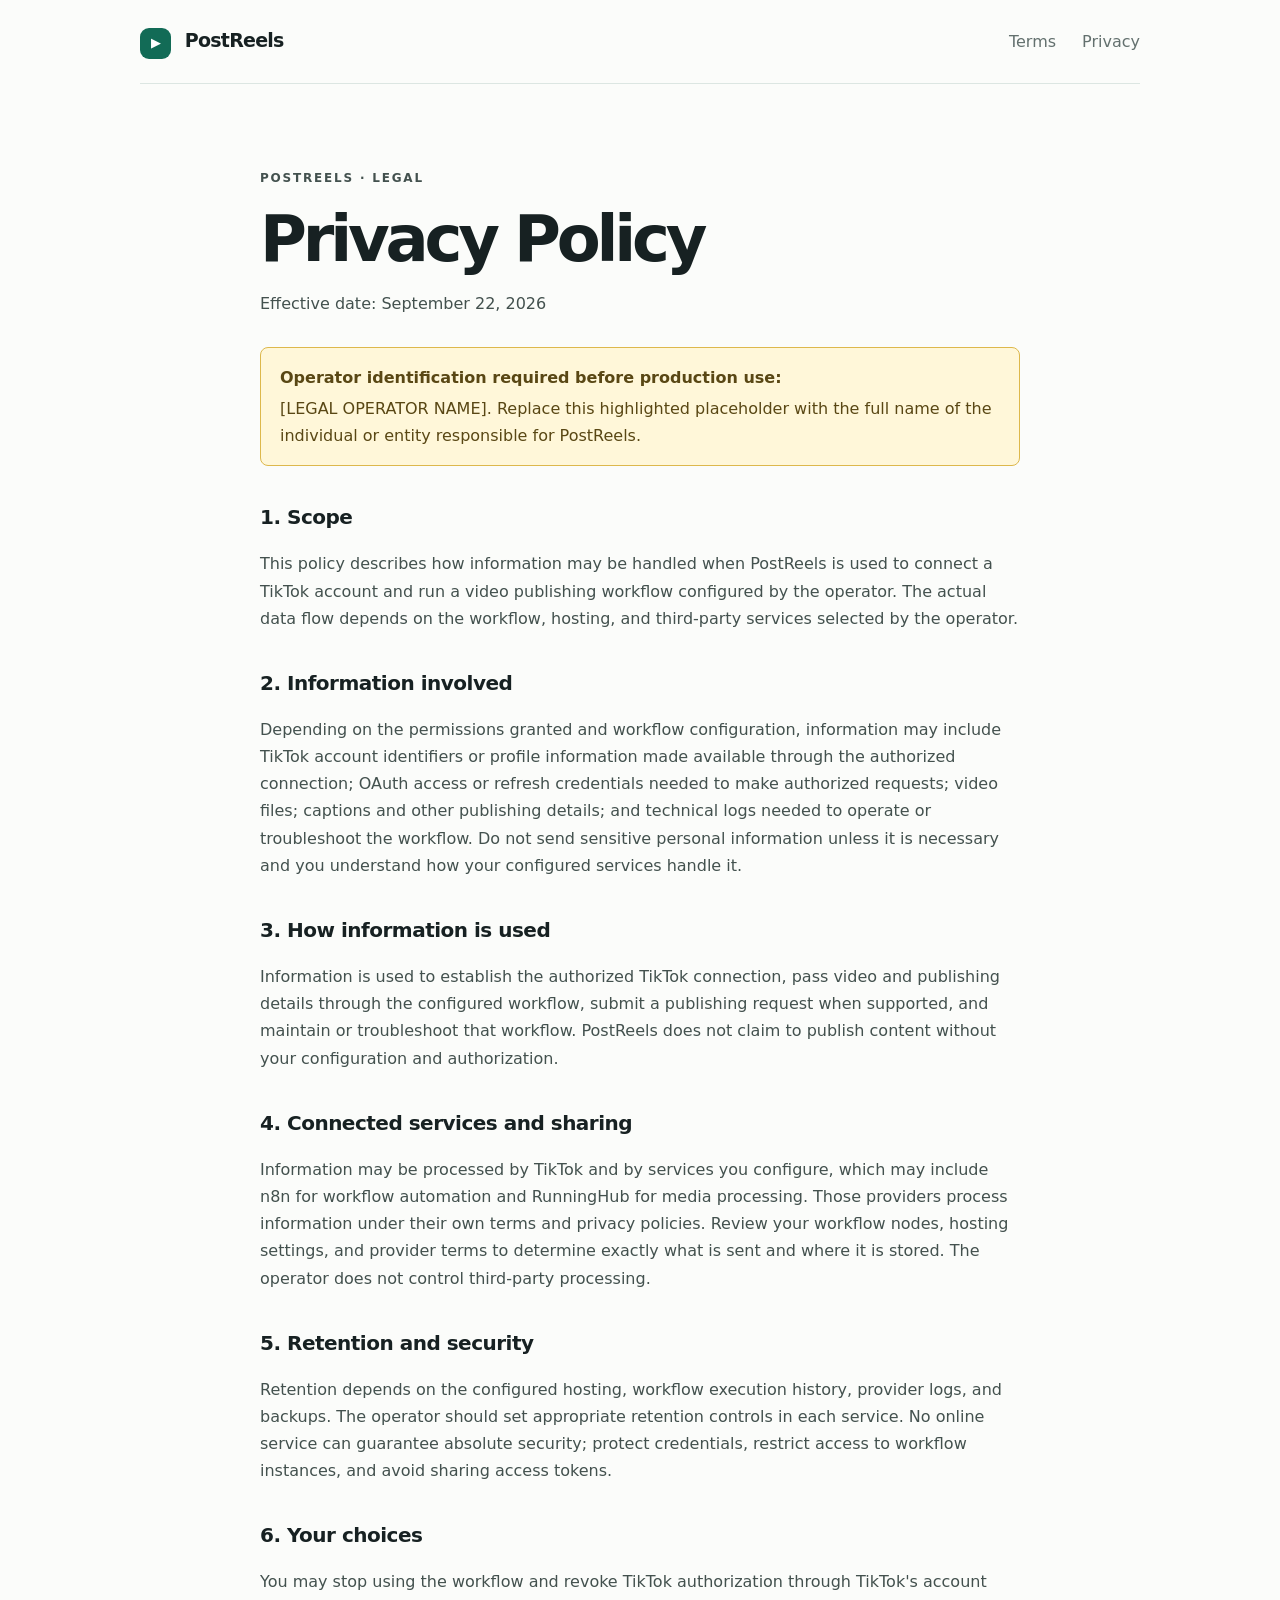
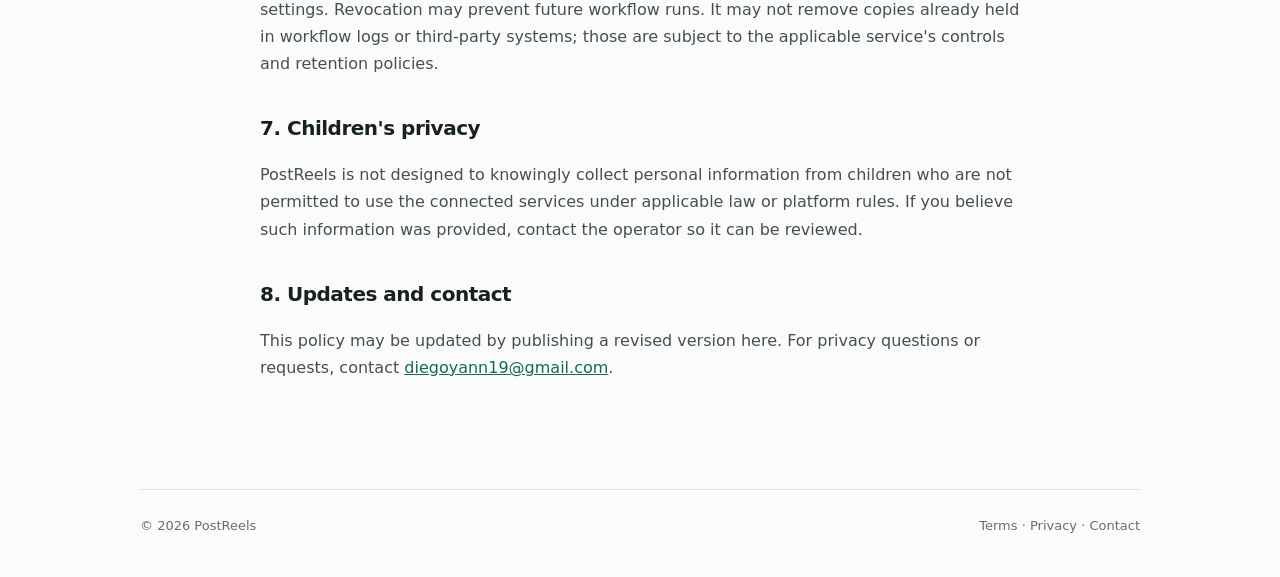
==== privacy.html @ fa7d6cfb "Create PostReels information site" ====
<!doctype html>
<html lang="en"><head><meta charset="utf-8"><meta name="viewport" content="width=device-width, initial-scale=1"><title>Privacy Policy — PostReels</title><link rel="stylesheet" href="styles.css"></head>
<body><header class="wrap nav"><a class="brand" href="index.html"><span class="mark">▶</span> PostReels</a><nav><a href="terms.html">Terms</a><a href="privacy.html" aria-current="page">Privacy</a></nav></header>
<main class="wrap document"><p class="eyebrow">PostReels · Legal</p><h1>Privacy Policy</h1><p class="updated">Effective date: September 22, 2026</p>
<div class="placeholder"><strong>Operator identification required before production use:</strong> [LEGAL OPERATOR NAME]. Replace this highlighted placeholder with the full name of the individual or entity responsible for PostReels.</div>
<h2>1. Scope</h2><p>This policy describes how information may be handled when PostReels is used to connect a TikTok account and run a video publishing workflow configured by the operator. The actual data flow depends on the workflow, hosting, and third-party services selected by the operator.</p>
<h2>2. Information involved</h2><p>Depending on the permissions granted and workflow configuration, information may include TikTok account identifiers or profile information made available through the authorized connection; OAuth access or refresh credentials needed to make authorized requests; video files; captions and other publishing details; and technical logs needed to operate or troubleshoot the workflow. Do not send sensitive personal information unless it is necessary and you understand how your configured services handle it.</p>
<h2>3. How information is used</h2><p>Information is used to establish the authorized TikTok connection, pass video and publishing details through the configured workflow, submit a publishing request when supported, and maintain or troubleshoot that workflow. PostReels does not claim to publish content without your configuration and authorization.</p>
<h2>4. Connected services and sharing</h2><p>Information may be processed by TikTok and by services you configure, which may include n8n for workflow automation and RunningHub for media processing. Those providers process information under their own terms and privacy policies. Review your workflow nodes, hosting settings, and provider terms to determine exactly what is sent and where it is stored. The operator does not control third-party processing.</p>
<h2>5. Retention and security</h2><p>Retention depends on the configured hosting, workflow execution history, provider logs, and backups. The operator should set appropriate retention controls in each service. No online service can guarantee absolute security; protect credentials, restrict access to workflow instances, and avoid sharing access tokens.</p>
<h2>6. Your choices</h2><p>You may stop using the workflow and revoke TikTok authorization through TikTok's account settings. Revocation may prevent future workflow runs. It may not remove copies already held in workflow logs or third-party systems; those are subject to the applicable service's controls and retention policies.</p>
<h2>7. Children's privacy</h2><p>PostReels is not designed to knowingly collect personal information from children who are not permitted to use the connected services under applicable law or platform rules. If you believe such information was provided, contact the operator so it can be reviewed.</p>
<h2>8. Updates and contact</h2><p>This policy may be updated by publishing a revised version here. For privacy questions or requests, contact <a href="mailto:diegoyann19@gmail.com">diegoyann19@gmail.com</a>.</p>
</main><footer class="wrap footer"><span>© 2026 PostReels</span><span><a href="terms.html">Terms</a> · <a href="privacy.html">Privacy</a> · <a href="mailto:diegoyann19@gmail.com">Contact</a></span></footer></body></html>
---- styles.css ----
:root{color-scheme:light;--ink:#172122;--muted:#63706e;--green:#126b56;--pale:#e7f3ef;--line:#dce6e2;--paper:#fbfcfa}*{box-sizing:border-box}body{margin:0;background:var(--paper);color:var(--ink);font:16px/1.7 Inter,ui-sans-serif,system-ui,-apple-system,"Segoe UI",sans-serif}.wrap{width:min(100% - 48px,1000px);margin-inline:auto}.nav{height:84px;display:flex;align-items:center;justify-content:space-between;border-bottom:1px solid var(--line)}.brand{text-decoration:none;color:var(--ink);font-weight:750;font-size:19px;letter-spacing:-.04em}.mark{display:inline-grid;place-items:center;width:31px;height:31px;margin-right:8px;border-radius:9px;background:var(--green);color:white;font-size:13px}nav{display:flex;gap:26px}nav a,.footer a,.text-link{color:var(--muted);text-decoration:none}nav a:hover,.footer a:hover,.text-link:hover{color:var(--green)}.hero{padding:112px 0 92px;max-width:1000px}.eyebrow{color:var(--green);font-size:12px;letter-spacing:.15em;text-transform:uppercase;font-weight:700}.hero h1{font-size:clamp(48px,9vw,90px);letter-spacing:-.075em;line-height:.99;margin:24px 0;max-width:800px}.lead{font-size:20px;color:var(--muted);max-width:660px;line-height:1.6}.actions{display:flex;align-items:center;gap:28px;margin:34px 0 72px}.button{background:var(--green);color:#fff;text-decoration:none;padding:12px 19px;border-radius:7px;font-weight:650}.button:hover{background:#0d5847}.text-link{font-weight:650}.text-link span{color:var(--green)}.note{max-width:730px;padding:24px 28px;border-left:3px solid var(--green);background:var(--pale);border-radius:0 10px 10px 0}.note p{color:#40514c;margin:4px 0 0}.footer{padding:25px 0 40px;border-top:1px solid var(--line);display:flex;justify-content:space-between;gap:16px;color:var(--muted);font-size:13px}.document{max-width:760px;padding:72px 0 92px}.document h1{font-size:clamp(42px,7vw,64px);letter-spacing:-.065em;line-height:1.05;margin:18px 0 8px}.updated{color:var(--muted);margin-bottom:30px}.document h2{font-size:20px;letter-spacing:-.025em;margin:34px 0 6px}.document p{color:#43514e}.document a{color:var(--green)}.placeholder{padding:16px 19px;border:1px solid #ddb84c;background:#fff7d9;border-radius:8px;color:#594714;margin:28px 0}.placeholder strong{display:block;margin-bottom:4px}@media(max-width:600px){.wrap{width:min(100% - 32px,1000px)}.nav{height:70px}nav{gap:14px}.hero{padding:80px 0 64px}.hero h1{font-size:55px}.lead{font-size:18px}.actions{margin-bottom:52px}.footer{flex-direction:column}.document{padding:52px 0 68px}}
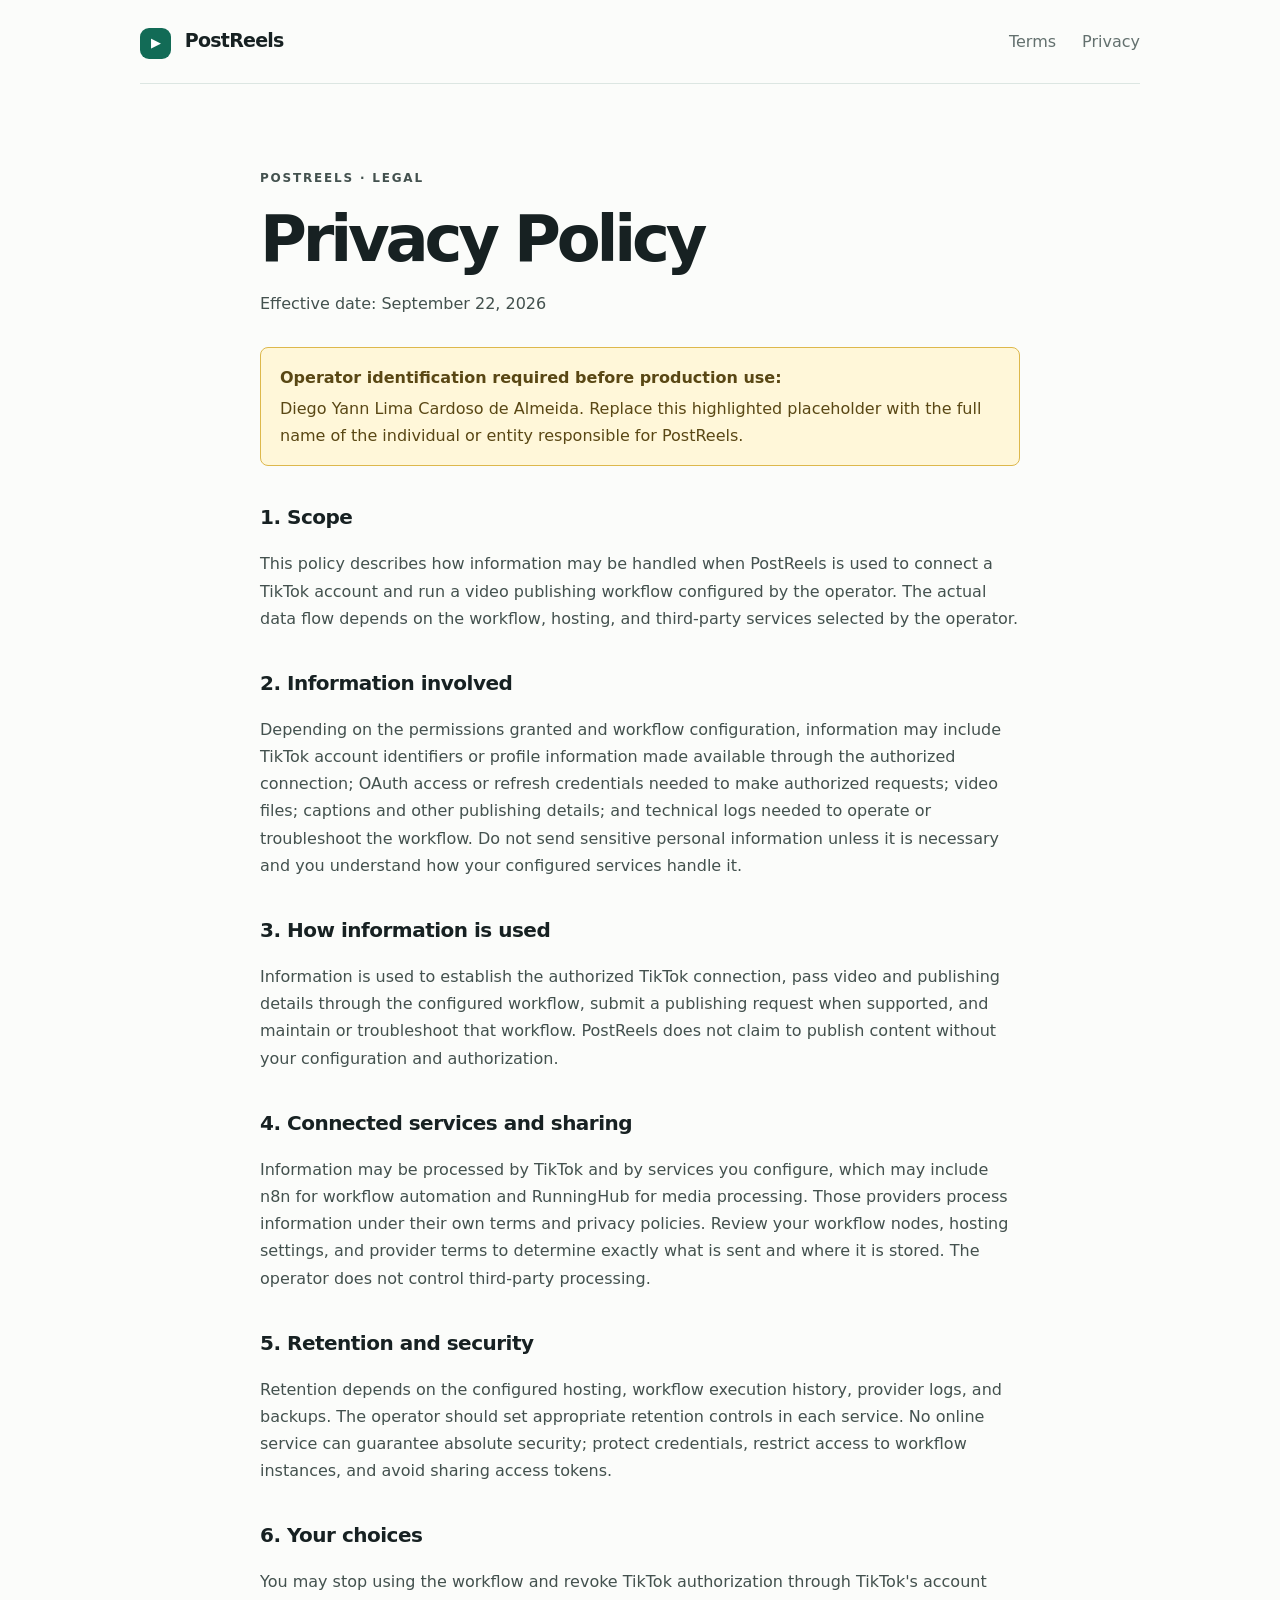
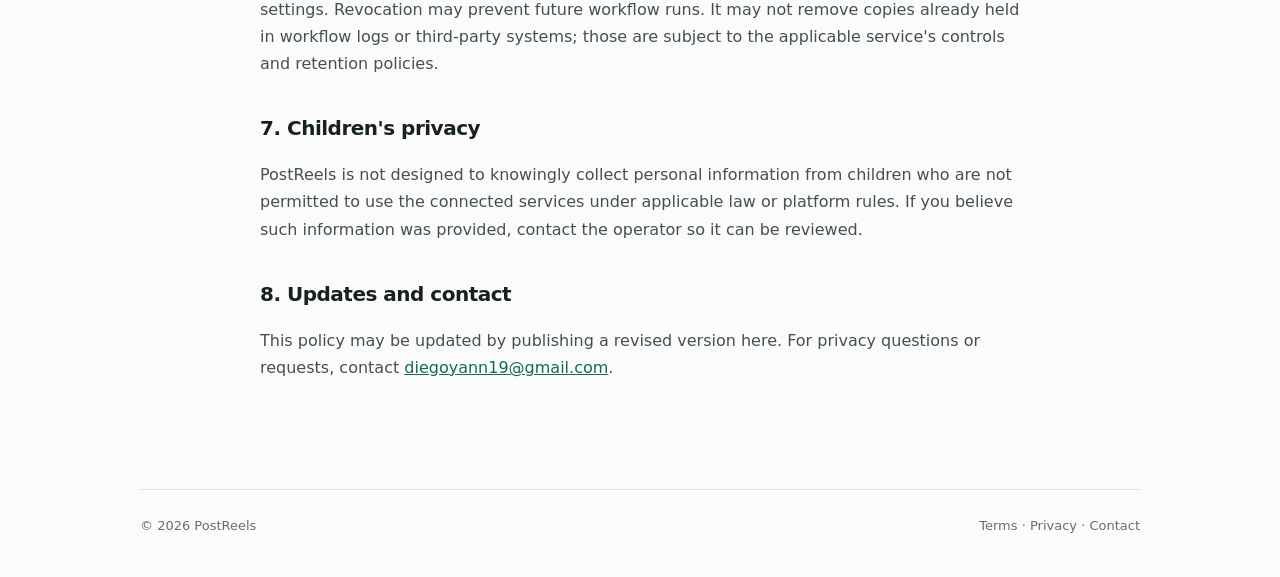
==== commit f51e51cb: "Add legal operator name to policies" ====
--- a/privacy.html
+++ b/privacy.html
@@ -2,7 +2,7 @@
 <html lang="en"><head><meta charset="utf-8"><meta name="viewport" content="width=device-width, initial-scale=1"><title>Privacy Policy — PostReels</title><link rel="stylesheet" href="styles.css"></head>
 <body><header class="wrap nav"><a class="brand" href="index.html"><span class="mark">▶</span> PostReels</a><nav><a href="terms.html">Terms</a><a href="privacy.html" aria-current="page">Privacy</a></nav></header>
 <main class="wrap document"><p class="eyebrow">PostReels · Legal</p><h1>Privacy Policy</h1><p class="updated">Effective date: September 22, 2026</p>
-<div class="placeholder"><strong>Operator identification required before production use:</strong> [LEGAL OPERATOR NAME]. Replace this highlighted placeholder with the full name of the individual or entity responsible for PostReels.</div>
+<div class="placeholder"><strong>Operator identification required before production use:</strong> Diego Yann Lima Cardoso de Almeida. Replace this highlighted placeholder with the full name of the individual or entity responsible for PostReels.</div>
 <h2>1. Scope</h2><p>This policy describes how information may be handled when PostReels is used to connect a TikTok account and run a video publishing workflow configured by the operator. The actual data flow depends on the workflow, hosting, and third-party services selected by the operator.</p>
 <h2>2. Information involved</h2><p>Depending on the permissions granted and workflow configuration, information may include TikTok account identifiers or profile information made available through the authorized connection; OAuth access or refresh credentials needed to make authorized requests; video files; captions and other publishing details; and technical logs needed to operate or troubleshoot the workflow. Do not send sensitive personal information unless it is necessary and you understand how your configured services handle it.</p>
 <h2>3. How information is used</h2><p>Information is used to establish the authorized TikTok connection, pass video and publishing details through the configured workflow, submit a publishing request when supported, and maintain or troubleshoot that workflow. PostReels does not claim to publish content without your configuration and authorization.</p>
@@ -12,3 +12,4 @@
 <h2>7. Children's privacy</h2><p>PostReels is not designed to knowingly collect personal information from children who are not permitted to use the connected services under applicable law or platform rules. If you believe such information was provided, contact the operator so it can be reviewed.</p>
 <h2>8. Updates and contact</h2><p>This policy may be updated by publishing a revised version here. For privacy questions or requests, contact <a href="mailto:diegoyann19@gmail.com">diegoyann19@gmail.com</a>.</p>
 </main><footer class="wrap footer"><span>© 2026 PostReels</span><span><a href="terms.html">Terms</a> · <a href="privacy.html">Privacy</a> · <a href="mailto:diegoyann19@gmail.com">Contact</a></span></footer></body></html>
+
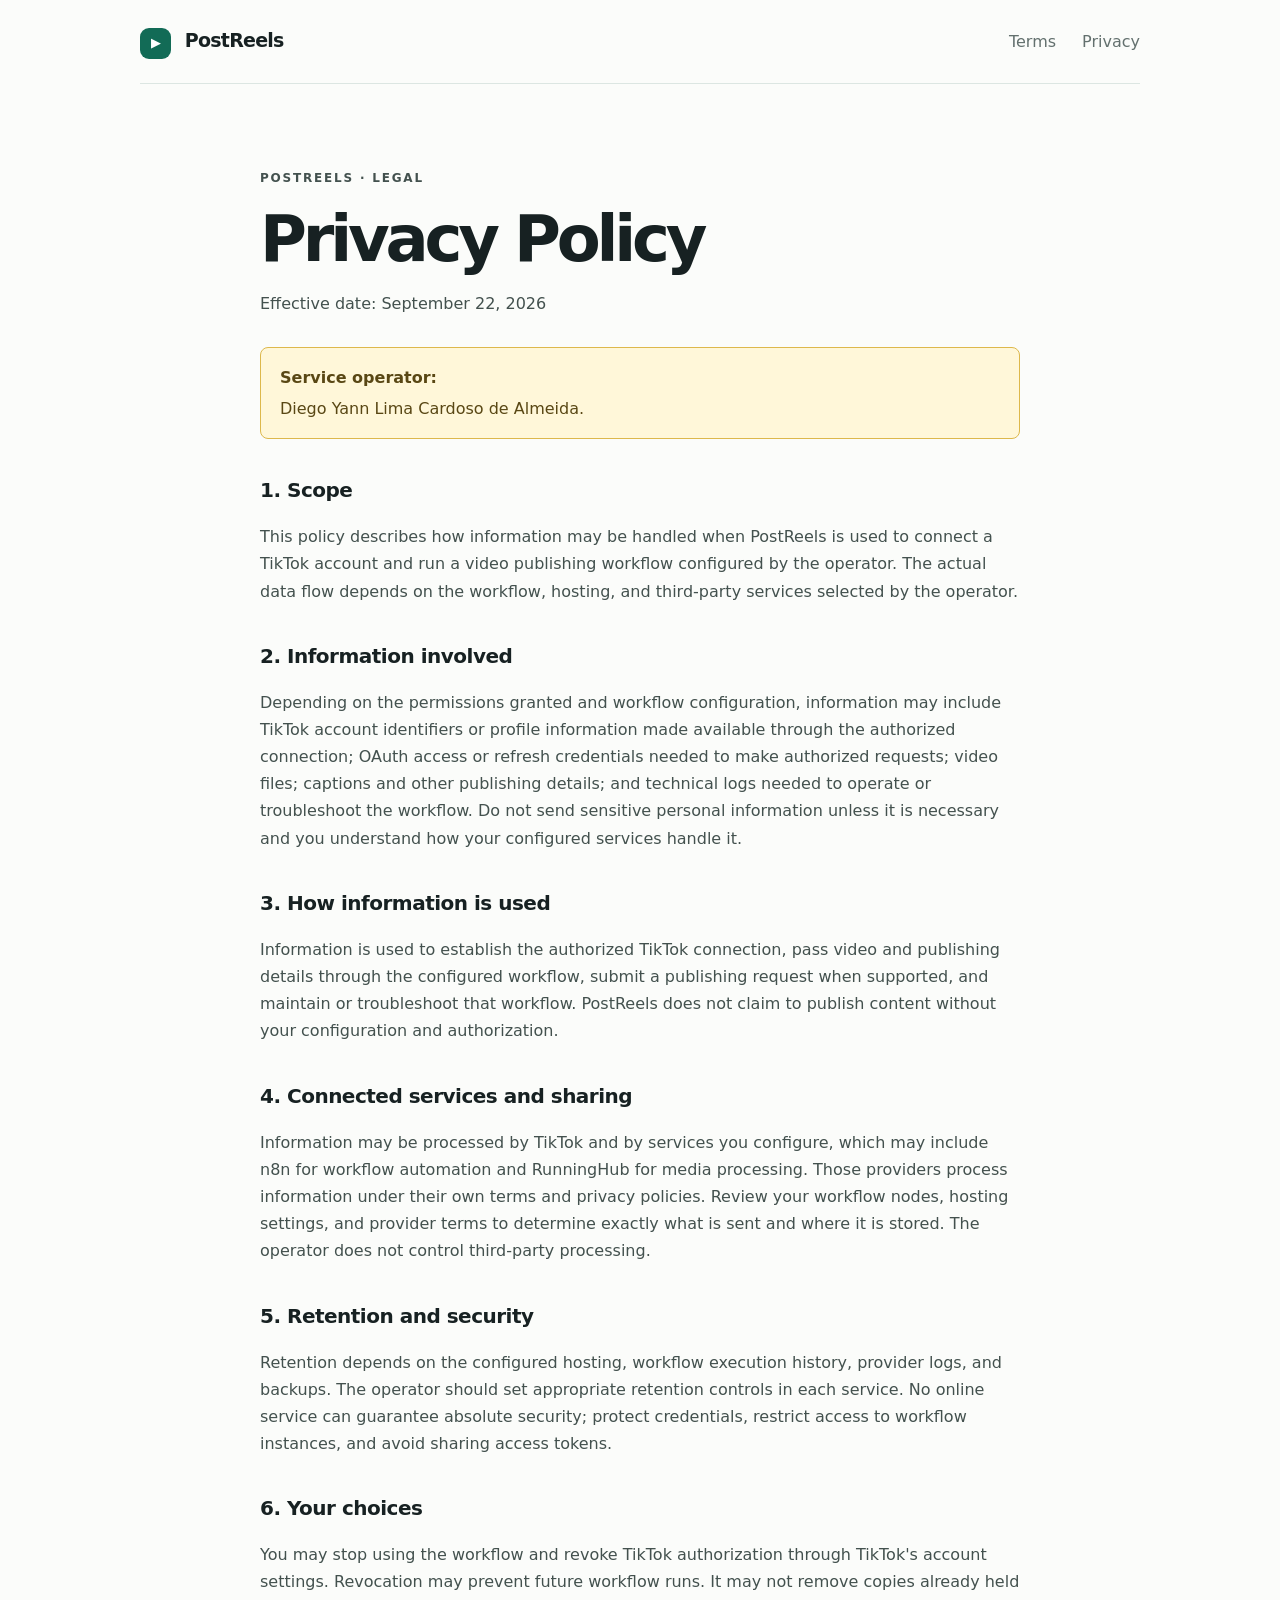
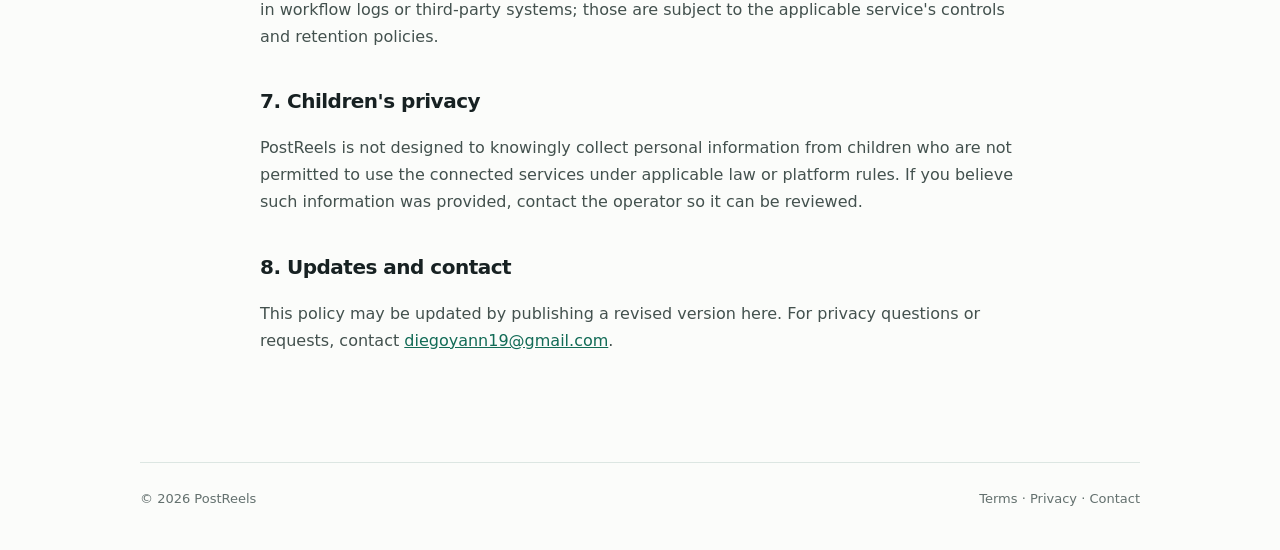
==== commit 5ea95d2c: "Finalize operator identification" ====
--- a/privacy.html
+++ b/privacy.html
@@ -2,7 +2,7 @@
 <html lang="en"><head><meta charset="utf-8"><meta name="viewport" content="width=device-width, initial-scale=1"><title>Privacy Policy — PostReels</title><link rel="stylesheet" href="styles.css"></head>
 <body><header class="wrap nav"><a class="brand" href="index.html"><span class="mark">▶</span> PostReels</a><nav><a href="terms.html">Terms</a><a href="privacy.html" aria-current="page">Privacy</a></nav></header>
 <main class="wrap document"><p class="eyebrow">PostReels · Legal</p><h1>Privacy Policy</h1><p class="updated">Effective date: September 22, 2026</p>
-<div class="placeholder"><strong>Operator identification required before production use:</strong> Diego Yann Lima Cardoso de Almeida. Replace this highlighted placeholder with the full name of the individual or entity responsible for PostReels.</div>
+<div class="placeholder"><strong>Service operator:</strong> Diego Yann Lima Cardoso de Almeida.</div>
 <h2>1. Scope</h2><p>This policy describes how information may be handled when PostReels is used to connect a TikTok account and run a video publishing workflow configured by the operator. The actual data flow depends on the workflow, hosting, and third-party services selected by the operator.</p>
 <h2>2. Information involved</h2><p>Depending on the permissions granted and workflow configuration, information may include TikTok account identifiers or profile information made available through the authorized connection; OAuth access or refresh credentials needed to make authorized requests; video files; captions and other publishing details; and technical logs needed to operate or troubleshoot the workflow. Do not send sensitive personal information unless it is necessary and you understand how your configured services handle it.</p>
 <h2>3. How information is used</h2><p>Information is used to establish the authorized TikTok connection, pass video and publishing details through the configured workflow, submit a publishing request when supported, and maintain or troubleshoot that workflow. PostReels does not claim to publish content without your configuration and authorization.</p>
@@ -13,3 +13,4 @@
 <h2>8. Updates and contact</h2><p>This policy may be updated by publishing a revised version here. For privacy questions or requests, contact <a href="mailto:diegoyann19@gmail.com">diegoyann19@gmail.com</a>.</p>
 </main><footer class="wrap footer"><span>© 2026 PostReels</span><span><a href="terms.html">Terms</a> · <a href="privacy.html">Privacy</a> · <a href="mailto:diegoyann19@gmail.com">Contact</a></span></footer></body></html>
 
+
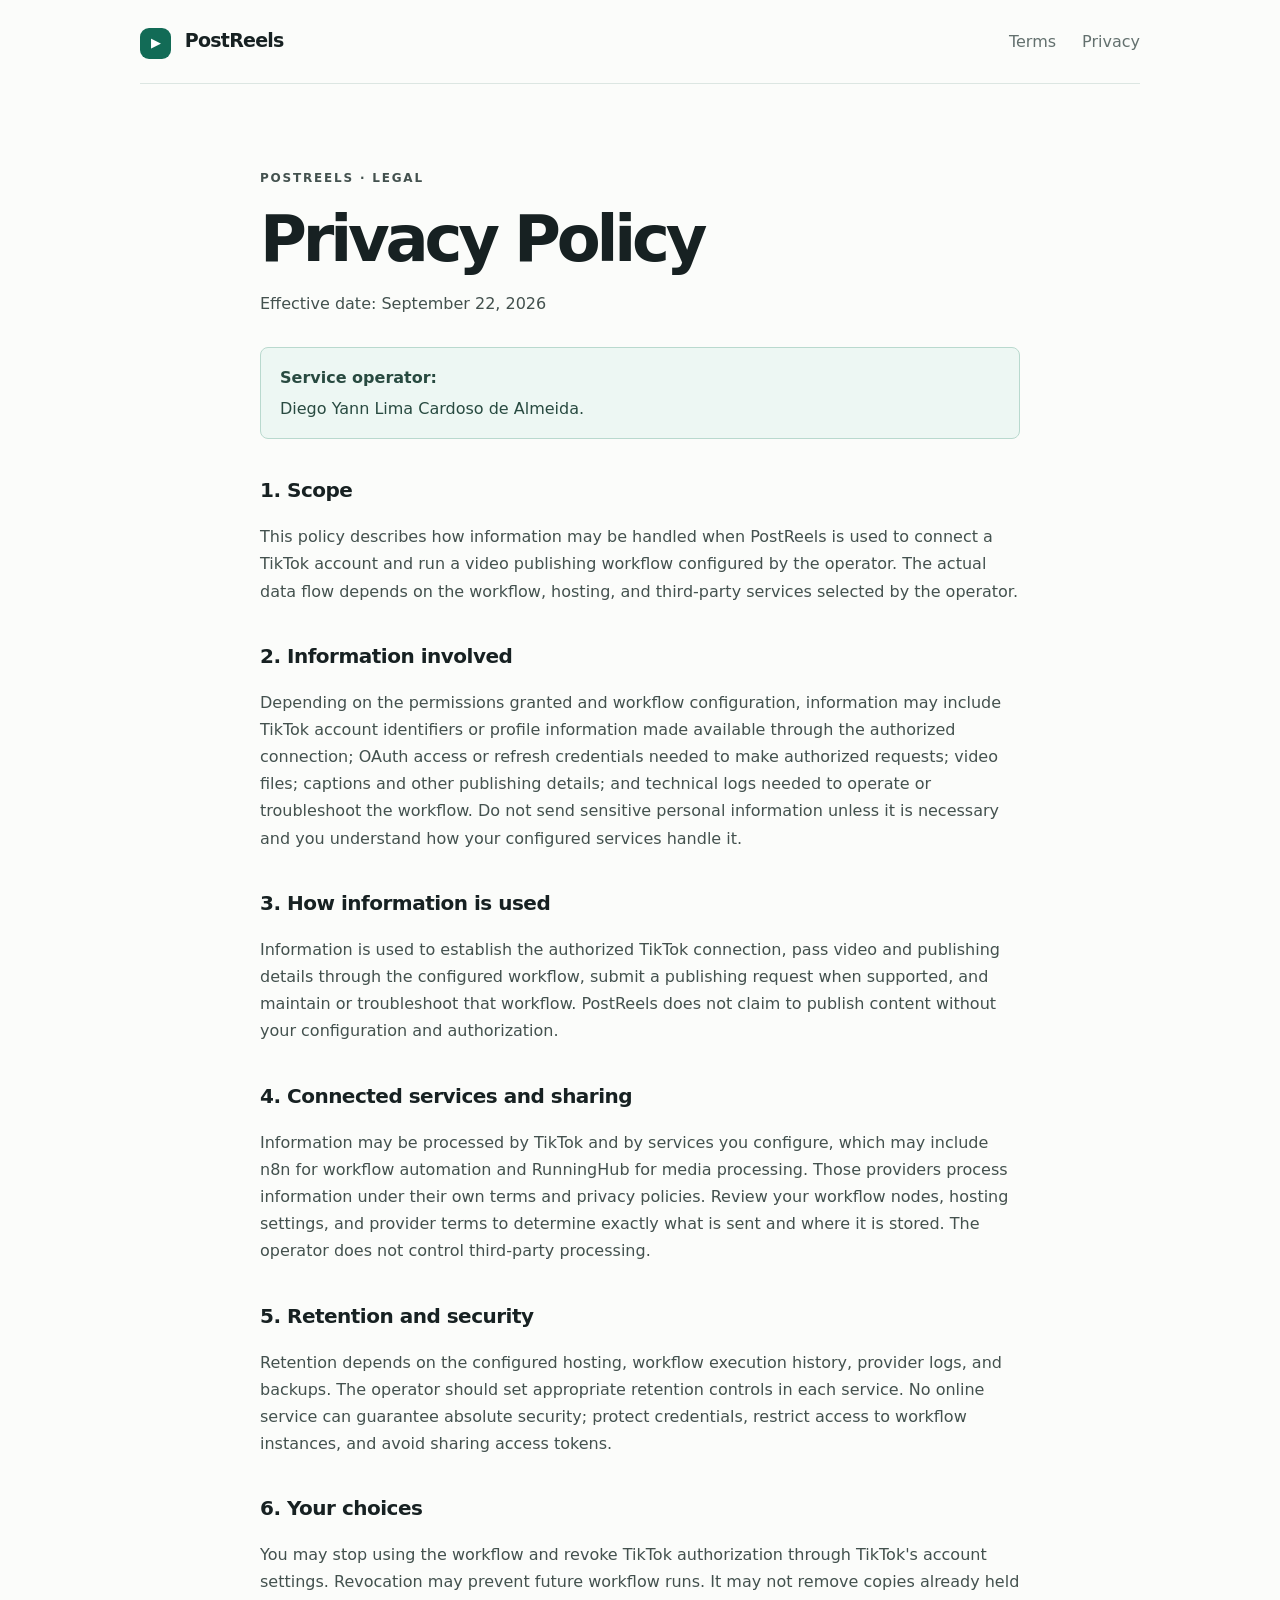
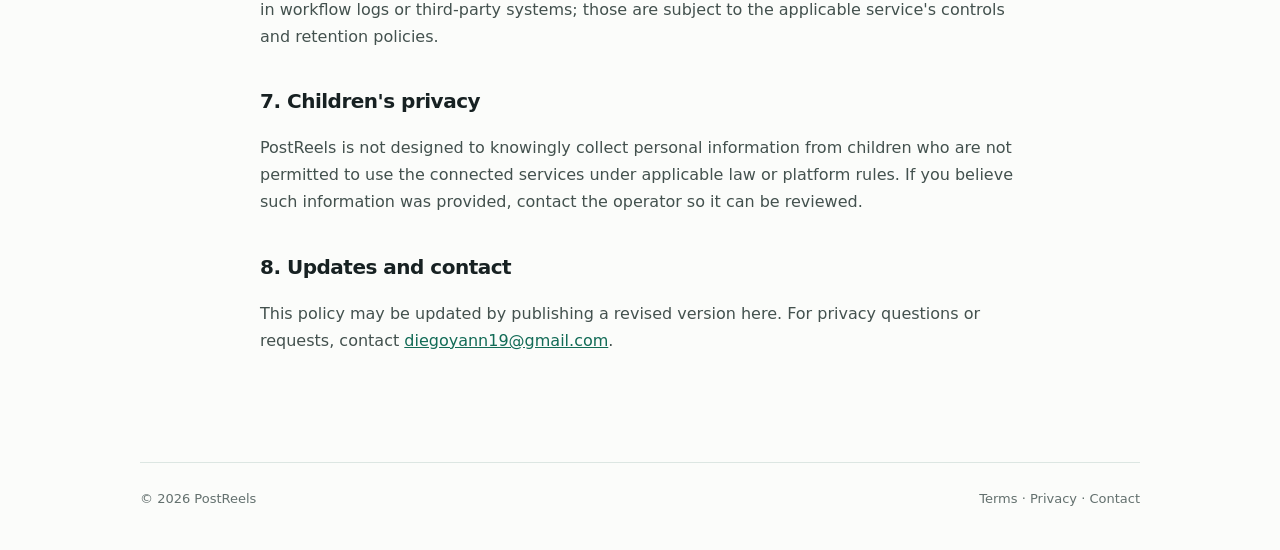
==== commit c139f0ff: "Polish operator identification block" ====
--- a/privacy.html
+++ b/privacy.html
@@ -2,7 +2,7 @@
 <html lang="en"><head><meta charset="utf-8"><meta name="viewport" content="width=device-width, initial-scale=1"><title>Privacy Policy — PostReels</title><link rel="stylesheet" href="styles.css"></head>
 <body><header class="wrap nav"><a class="brand" href="index.html"><span class="mark">▶</span> PostReels</a><nav><a href="terms.html">Terms</a><a href="privacy.html" aria-current="page">Privacy</a></nav></header>
 <main class="wrap document"><p class="eyebrow">PostReels · Legal</p><h1>Privacy Policy</h1><p class="updated">Effective date: September 22, 2026</p>
-<div class="placeholder"><strong>Service operator:</strong> Diego Yann Lima Cardoso de Almeida.</div>
+<div class="operator"><strong>Service operator:</strong> Diego Yann Lima Cardoso de Almeida.</div>
 <h2>1. Scope</h2><p>This policy describes how information may be handled when PostReels is used to connect a TikTok account and run a video publishing workflow configured by the operator. The actual data flow depends on the workflow, hosting, and third-party services selected by the operator.</p>
 <h2>2. Information involved</h2><p>Depending on the permissions granted and workflow configuration, information may include TikTok account identifiers or profile information made available through the authorized connection; OAuth access or refresh credentials needed to make authorized requests; video files; captions and other publishing details; and technical logs needed to operate or troubleshoot the workflow. Do not send sensitive personal information unless it is necessary and you understand how your configured services handle it.</p>
 <h2>3. How information is used</h2><p>Information is used to establish the authorized TikTok connection, pass video and publishing details through the configured workflow, submit a publishing request when supported, and maintain or troubleshoot that workflow. PostReels does not claim to publish content without your configuration and authorization.</p>
@@ -14,3 +14,4 @@
 </main><footer class="wrap footer"><span>© 2026 PostReels</span><span><a href="terms.html">Terms</a> · <a href="privacy.html">Privacy</a> · <a href="mailto:diegoyann19@gmail.com">Contact</a></span></footer></body></html>
 
 
+
--- a/styles.css
+++ b/styles.css
@@ -1 +1,2 @@
-:root{color-scheme:light;--ink:#172122;--muted:#63706e;--green:#126b56;--pale:#e7f3ef;--line:#dce6e2;--paper:#fbfcfa}*{box-sizing:border-box}body{margin:0;background:var(--paper);color:var(--ink);font:16px/1.7 Inter,ui-sans-serif,system-ui,-apple-system,"Segoe UI",sans-serif}.wrap{width:min(100% - 48px,1000px);margin-inline:auto}.nav{height:84px;display:flex;align-items:center;justify-content:space-between;border-bottom:1px solid var(--line)}.brand{text-decoration:none;color:var(--ink);font-weight:750;font-size:19px;letter-spacing:-.04em}.mark{display:inline-grid;place-items:center;width:31px;height:31px;margin-right:8px;border-radius:9px;background:var(--green);color:white;font-size:13px}nav{display:flex;gap:26px}nav a,.footer a,.text-link{color:var(--muted);text-decoration:none}nav a:hover,.footer a:hover,.text-link:hover{color:var(--green)}.hero{padding:112px 0 92px;max-width:1000px}.eyebrow{color:var(--green);font-size:12px;letter-spacing:.15em;text-transform:uppercase;font-weight:700}.hero h1{font-size:clamp(48px,9vw,90px);letter-spacing:-.075em;line-height:.99;margin:24px 0;max-width:800px}.lead{font-size:20px;color:var(--muted);max-width:660px;line-height:1.6}.actions{display:flex;align-items:center;gap:28px;margin:34px 0 72px}.button{background:var(--green);color:#fff;text-decoration:none;padding:12px 19px;border-radius:7px;font-weight:650}.button:hover{background:#0d5847}.text-link{font-weight:650}.text-link span{color:var(--green)}.note{max-width:730px;padding:24px 28px;border-left:3px solid var(--green);background:var(--pale);border-radius:0 10px 10px 0}.note p{color:#40514c;margin:4px 0 0}.footer{padding:25px 0 40px;border-top:1px solid var(--line);display:flex;justify-content:space-between;gap:16px;color:var(--muted);font-size:13px}.document{max-width:760px;padding:72px 0 92px}.document h1{font-size:clamp(42px,7vw,64px);letter-spacing:-.065em;line-height:1.05;margin:18px 0 8px}.updated{color:var(--muted);margin-bottom:30px}.document h2{font-size:20px;letter-spacing:-.025em;margin:34px 0 6px}.document p{color:#43514e}.document a{color:var(--green)}.placeholder{padding:16px 19px;border:1px solid #ddb84c;background:#fff7d9;border-radius:8px;color:#594714;margin:28px 0}.placeholder strong{display:block;margin-bottom:4px}@media(max-width:600px){.wrap{width:min(100% - 32px,1000px)}.nav{height:70px}nav{gap:14px}.hero{padding:80px 0 64px}.hero h1{font-size:55px}.lead{font-size:18px}.actions{margin-bottom:52px}.footer{flex-direction:column}.document{padding:52px 0 68px}}
+:root{color-scheme:light;--ink:#172122;--muted:#63706e;--green:#126b56;--pale:#e7f3ef;--line:#dce6e2;--paper:#fbfcfa}*{box-sizing:border-box}body{margin:0;background:var(--paper);color:var(--ink);font:16px/1.7 Inter,ui-sans-serif,system-ui,-apple-system,"Segoe UI",sans-serif}.wrap{width:min(100% - 48px,1000px);margin-inline:auto}.nav{height:84px;display:flex;align-items:center;justify-content:space-between;border-bottom:1px solid var(--line)}.brand{text-decoration:none;color:var(--ink);font-weight:750;font-size:19px;letter-spacing:-.04em}.mark{display:inline-grid;place-items:center;width:31px;height:31px;margin-right:8px;border-radius:9px;background:var(--green);color:white;font-size:13px}nav{display:flex;gap:26px}nav a,.footer a,.text-link{color:var(--muted);text-decoration:none}nav a:hover,.footer a:hover,.text-link:hover{color:var(--green)}.hero{padding:112px 0 92px;max-width:1000px}.eyebrow{color:var(--green);font-size:12px;letter-spacing:.15em;text-transform:uppercase;font-weight:700}.hero h1{font-size:clamp(48px,9vw,90px);letter-spacing:-.075em;line-height:.99;margin:24px 0;max-width:800px}.lead{font-size:20px;color:var(--muted);max-width:660px;line-height:1.6}.actions{display:flex;align-items:center;gap:28px;margin:34px 0 72px}.button{background:var(--green);color:#fff;text-decoration:none;padding:12px 19px;border-radius:7px;font-weight:650}.button:hover{background:#0d5847}.text-link{font-weight:650}.text-link span{color:var(--green)}.note{max-width:730px;padding:24px 28px;border-left:3px solid var(--green);background:var(--pale);border-radius:0 10px 10px 0}.note p{color:#40514c;margin:4px 0 0}.footer{padding:25px 0 40px;border-top:1px solid var(--line);display:flex;justify-content:space-between;gap:16px;color:var(--muted);font-size:13px}.document{max-width:760px;padding:72px 0 92px}.document h1{font-size:clamp(42px,7vw,64px);letter-spacing:-.065em;line-height:1.05;margin:18px 0 8px}.updated{color:var(--muted);margin-bottom:30px}.document h2{font-size:20px;letter-spacing:-.025em;margin:34px 0 6px}.document p{color:#43514e}.document a{color:var(--green)}.operator{padding:16px 19px;border:1px solid #b9d9ce;background:#edf7f3;border-radius:8px;color:#284a40;margin:28px 0}.operator strong{display:block;margin-bottom:4px}@media(max-width:600px){.wrap{width:min(100% - 32px,1000px)}.nav{height:70px}nav{gap:14px}.hero{padding:80px 0 64px}.hero h1{font-size:55px}.lead{font-size:18px}.actions{margin-bottom:52px}.footer{flex-direction:column}.document{padding:52px 0 68px}}
+
